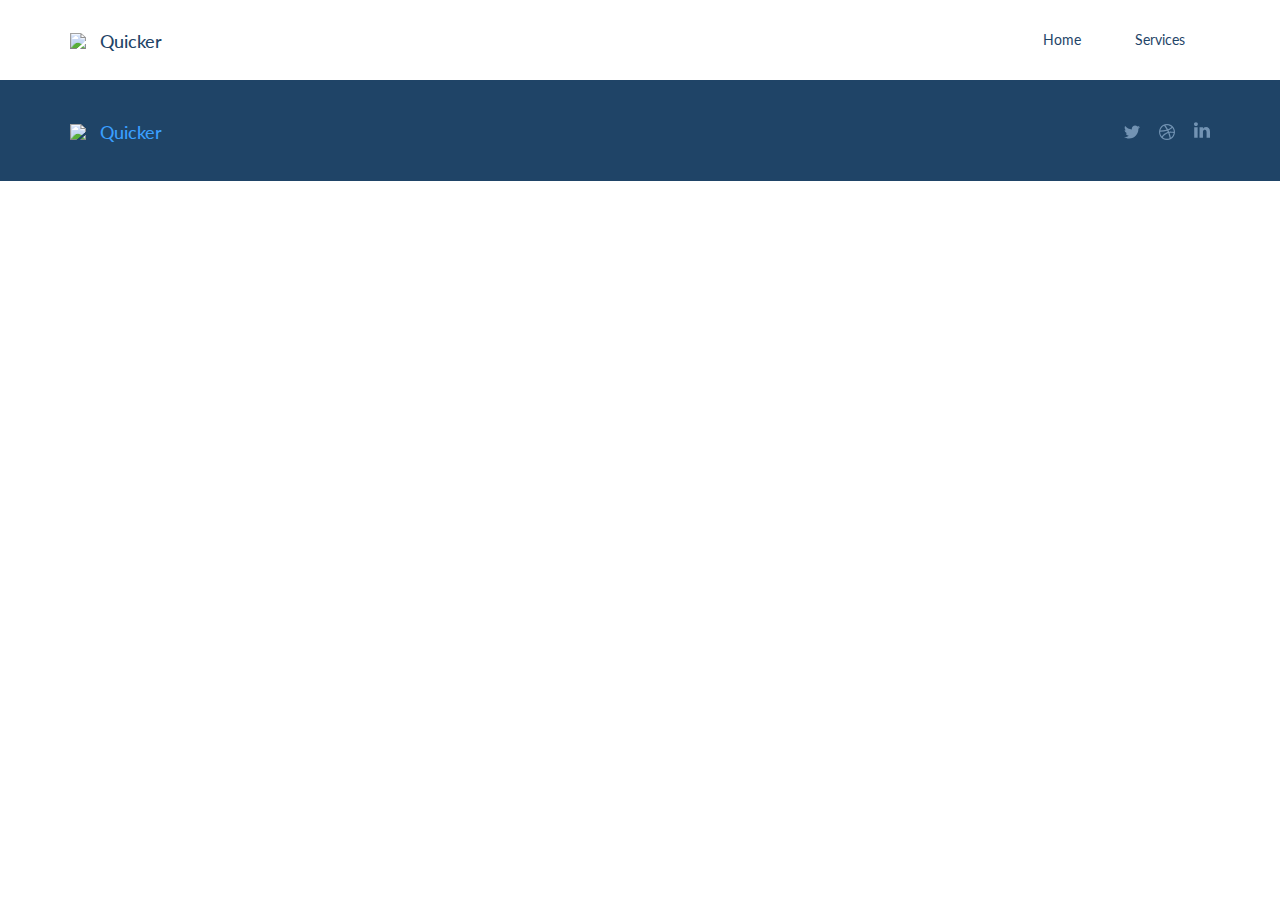
==== services.html @ 953dbbc3 "added a second page" ====
<head>
  <meta name="viewport" content="width=device-width, initial-scale=1" />
  <link
    href="https://cdnjs.cloudflare.com/ajax/libs/twitter-bootstrap/3.3.7/css/bootstrap.min.css"
    rel="stylesheet"
  />
  <link
    rel="shortcut icon"
    type="image/x-icon"
    href="https://image.ibb.co/fOur3b/favicon.png"
  />
  <link rel="stylesheet" href="./styles.css" />
  <script src="https://cdnjs.cloudflare.com/ajax/libs/jquery/3.2.1/jquery.min.js"></script>
  <script src="https://cdnjs.cloudflare.com/ajax/libs/twitter-bootstrap/3.3.7/js/bootstrap.min.js"></script>
  <script
    type="text/javascript"
    src="https://cdn.jsdelivr.net/npm/@emailjs/browser@3/dist/email.min.js"
  ></script>
  <script type="text/javascript">
    ;(function () {
      emailjs.init('user_BumGd7rSm2r6wVrkfZvVo')
    })()
  </script>
  <meta name="theme-color" content="#1885ed" />
  <title>Quicker - Homepage</title>
</head>

<body>
  <header class="header">
    <div class="container header__container">
      <div class="header__logo">
        <img
          class="header__img"
          src="https://image.ibb.co/kcVou6/path3000.png"
        />
        <h1 class="header__title">Quicker</h1>
      </div>
      <button
        type="button"
        class="navbar-toggle collapsed"
        data-toggle="collapse"
        data-target="#navbar"
        aria-expanded="false"
        aria-controls="navbar"
      >
        <span class="sr-only">Toggle navigation</span>
        <span class="icon-bar"></span>
        <span class="icon-bar"></span>
        <span class="icon-bar"></span>
      </button>

      <div class="header__menu">
        <nav id="navbar" class="header__nav collapse">
          <ul class="header__elenco">
            <li class="header__el">
              <a href="index.html" class="header__link">Home</a>
            </li>
            <li class="header__el">
              <a href="services.html" class="header__link">Services</a>
            </li>
          </ul>
        </nav>
      </div>
    </div>
  </header>

  <footer class="footer">
    <div class="container">
      <div class="row">
        <div class="col-md-2 col-xs-6">
          <img
            class="footer__img"
            src="https://image.ibb.co/kcVou6/path3000.png"
          />
          <h1 class="footer__title">Quicker</h1>
        </div>
        <div class="col-md-10 col-xs-6">
          <div class="footer__social">
            <a href="#" class="footer__social-l">
              <img
                src="[data-uri]"
              />
            </a>

            <a
              href="https://techandy42.com"
              target="_"
              class="footer__social-l"
            >
              <img
                src="[data-uri]"
              />
            </a>

            <a
              href="https://www.linkedin.com/in/andy-lee-b68302232/"
              target="_"
              class="footer__social-l"
            >
              <img
                src="[data-uri]"
              />
            </a>
          </div>
        </div>
      </div>
    </div>
  </footer>

  <script src="./script.js"></script>
</body>
---- styles.css ----
@import url('https://fonts.googleapis.com/css?family=Lato:100,100i,300,300i,400,400i,700,700i,900,900i');

/*Reset*/
html,
body {
  margin: 0;
  padding: 0;
  font-family: 'Lato', sans-serif;
  color: #1f4568;
  scroll-behavior: smooth;
}

body {
  background-image: url('https://image.ibb.co/de6JzG/bitmap_1_1.png');
  background-size: cover;
  background-repeat: no-repeat;
  background-position: center;
}

/* colors 8a3aff, 6f79ff, 3a9fff black-> 1f4568  grey->8198ae*/
.sect {
  padding: 90px 0;
  position: relative;
}

.collapse {
  display: block;
}

.sect--grey {
  /*background-color: #ebeff9;*/
}

.sect--violet {
  background-color: #6f79ff;
}

.sect--padding-bottom {
  padding-bottom: 115px;
}

.sect--padding-top {
  padding-top: 90px;
}

.sect--white {
  /* background-color:#fff;*/
}
.row--center {
  max-width: 1000px;
  margin: 0 auto;
}
.row--margin {
  margin-top: 45px;
}

.row__title {
  text-align: center;
  font-size: 26px;
  font-weight: 400;
  margin-top: 0px;
}

.row__sub {
  text-align: center;
  font-size: 18px;
  font-weight: 400;
  margin: 0px;
  color: #8198ae;
}

.price-box {
  padding: 0px 25px;
}

.price-box__wrap {
  background-color: #fff;
  border-radius: 6px;
  box-shadow: 0 4px 8px 0px rgba(0, 0, 0, 0.2); /*0px 22px 20px -10px rgba(0, 0, 0,0.2)*/
  padding: 35px 35px 40px 35px;
  text-align: center;
  transition: all 0.4s;
  -webkit-transition: all 0.4s;
  -moz-transition: all 0.4s;
  -ms-transition: all 0.4s;
  -o-transition: all 0.4s;
}

.price-box__img {
  display: inline-block;
}

.price-box__img {
  width: 130px;
  height: 130px;
  border-radius: 50%;
  background-position: center;
  background-size: cover;
  background-repeat: no-repeat;
}

.price-box--purple .price-box__img {
  background-image: url('https://image.ibb.co/iGjEKG/1.png');
}

.price-box--violet .price-box__img {
  background-image: url('https://image.ibb.co/iyT8eG/2.png');
}

.price-box--blue .price-box__img {
  background-image: url('https://preview.ibb.co/nDRpmw/3.png');
}

.price-box__title {
  font-size: 22px;
  letter-spacing: 1px;
  margin-bottom: 4px;
}

.price-box__people {
  font-size: 12px;
  color: #8198ae;
  font-weight: 300;
  letter-spacing: 1px;
}
.price-box__discount {
  font-size: 28px;
  font-weight: 700;
  margin-top: 20px;
  margin-bottom: 0;
}

.price-box__dollar {
  font-size: 18px;
  font-weight: 400;
  vertical-align: top;
  margin-right: 4px;
}

.price-box--purple .price-box__dollar {
  color: #8a3aff;
}

.price-box--violet .price-box__dollar {
  color: #6f79ff;
}

.price-box--blue .price-box__dollar {
  color: #3a9fff;
}

.price-box__discount--light {
  font-weight: 400;
  font-size: 20px;
  margin-left: 3px;
}

.price-box__price {
  margin-top: 3px;
  font-size: 14px;
  color: #8198ae;
  letter-spacing: 1px;
  margin-bottom: 0;
  font-weight: 300;
  text-decoration: line-through;
}

.price-box__feat {
  margin-top: 30px;
  font-size: 16px;
}

.price-box__list {
  text-align: left;
  padding-left: 30px;
  margin: 0;
  list-style: none;
}

.price-box__list-el {
  position: relative;
  margin-bottom: 8px;
  font-weight: 300;
}

.price-box__list-el:before {
  content: '✓';
  position: absolute;
  left: -25px;
  font-size: 18px;
  top: -4px;
}

.price-box--purple .price-box__list-el:before {
  color: #8a3aff;
}

.price-box--violet .price-box__list-el:before {
  color: #6f79ff;
}

.price-box--blue .price-box__list-el:before {
  color: #3a9fff;
}

.price-box__wrap:hover {
  backface-visibility: hidden;
  transform: scale(1.05, 1.05);
  box-shadow: 0px 30px 18px -8px rgba(0, 0, 0, 0.1);
}

.btn {
  background-color: #3a9fff;
  border-radius: 20px;
  padding: 10px 25px;
  color: #fff;
  box-shadow: 0px 18px 13px -6px rgba(0, 0, 0, 0.2);
  transition: all 0.4s;
  -webkit-transition: all 0.4s;
  -moz-transition: all 0.4s;
  -ms-transition: all 0.4s;
  -o-transition: all 0.4s;
}

.btn:hover {
  box-shadow: 0px 25px 18px -6px rgba(0, 0, 0, 0.2);
  background-color: #63b2fc;
  color: #fff;
}

.price-box__wrap:hover .btn {
  box-shadow: 0px 25px 18px -6px rgba(0, 0, 0, 0.2);
}

.btn--revert {
  background-color: transparent;
  color: #8198ae;
  box-shadow: none;
  border: 1px solid #c9d9e9;
}

.btn--revert:hover {
  background-color: transparent;
  color: #1f4568;
  box-shadow: none;
  border: 1px solid #8198ae;
}

.btn--purple {
  background-color: #8a3aff;
}

.btn--purple:hover {
  background-color: #b284f6;
}

.btn--violet {
  background-color: #6f79ff;
}
.btn--violet:hover {
  background-color: #878ef3;
}

.btn--blue {
  background-color: #3a9fff;
}
.btn--blue:hover {
  background-color: #63b2fc;
}
.btn--width {
  width: 120px;
}

.btn--white {
  background-color: #fff;
  border: 1px solid #ededed;
  color: #8198ae;
}

.btn--white:hover {
  background-color: #fff;
  color: #8198ae;
}

.price-box__btn {
  position: absolute;
  bottom: -17px;
  left: 50%;
  margin-left: -55px;
}

.row__sub--light {
  color: #aec0d2;
}
.item__img {
  width: 25px;
  margin-right: 10px;
}

.carousel {
}

.row__carousel {
  display: inline-block;
  float: none;
  border-radius: 6px;
}
.row--text-center {
  text-align: center;
}
.carousel-control {
  opacity: 1;
  background-image: none !important;
}

.carousel-control.left {
  left: -100px;
}

.carousel-control.right {
  right: -100px;
}

.carousel-inner {
  margin-top: -25px;
}
.carousel-control__img {
  position: absolute;
  top: 50%;
  margin-top: -90px;
}

.carousel-control.left .carousel-control__img {
  left: 0;
}

.carousel-control.right .carousel-control__img {
  right: 0;
}

.carousel-indicators li {
  height: 12px;
  width: 12px;
  background-color: #fff;
  border: 2px solid #8198ae;
  margin-right: 8px;
}

.carousel-indicators li.active {
  height: 14px;
  width: 14px;
  background-color: #fff;
  border: 3px solid #6f79ff;
  margin-right: 10px;
}
.item {
  text-align: left;
  position: relative;
  padding: 25px 15px 0px 25px;
}

.item__content {
  padding: 40px;
  border-radius: 6px;
  box-shadow: 0 4px 8px 0px rgba(0, 0, 0, 0.2);
  background-color: #fff;
  position: relative;
  height: 305px;
}
.item__img {
  display: inline-block;
}
.item__name {
  display: inline-block;
  font-size: 22px;
  vertical-align: middle;
  font-weight: 700;
}
.item__description {
  margin-top: 35px;
  color: #8198ae;
  line-height: 23px;
}
.item__avatar {
  height: 45px;
  width: 45px;
  background-image: url('https://static.pexels.com/photos/428333/pexels-photo-428333.jpeg');
  background-size: cover;
  border-radius: 50%;
  margin: 50px auto 15px auto;
}

.carousel-indicators {
  width: auto;
  margin: 0;
  right: 68px;
  text-align: right;
  top: 72px;
  left: auto;
  bottom: auto;
}
.item__content:after {
  content: '';
  width: 0;
  height: 0;
  border-left: 20px solid transparent;
  border-right: 20px solid transparent;
  border-top: 20px solid #fff;
  bottom: -20px;
  position: absolute;
  left: 50%;
  margin-left: -23px;
  filter: drop-shadow(0px 7px 4px rgba(0, 0, 0, 0.2));
}

.item__people {
  margin: 0;
  text-align: center;
  font-weight: 700;
  font-size: 16px;
}

.item__occupation {
  font-size: 14px;
  color: #8198ae;
  text-align: center;
}

.site {
  text-align: center;
}
.site__title {
  font-size: 30px;
  margin: 0;
  text-align: center;
}

.site__subtitle {
  font-size: 22px;
  color: #8198ae;
  margin: 15px 0 40px 0;
  text-align: center;
}

.site__img {
  margin-top: 50px;
  display: inline-block;
  width: 77%;
}
.site__box-link .btn--revert {
  margin-left: 15px;
}

/*menu header*/
.header {
  padding: 30px 25px;
}
.header__elenco {
  padding: 0;
  margin: 0;
  list-style: none;
}
.header__menu {
  float: right;
}
.header__el {
  padding: 0 25px;
  display: inline-block;
}
.header__img {
  display: inline-block;
  vertical-align: middle;
}

.header__logo,
.header__menu {
  display: inline-block;
  vertical-align: middle;
}
.header__title {
  font-size: 18px;
  margin: 0;
  margin-left: 10px;
  display: inline-block;
  line-height: 18px;
  vertical-align: middle;
}

.header__light {
  color: #8198ae;
}
.header__link {
  color: #1f4568;
  font-size: 14px;
}
.header__link:hover {
  text-decoration: none;
  color: #3a9fff;
}
.navbar-toggle .icon-bar {
  background-color: #8198ae;
}
.navbar-toggle {
  margin: 5px 0;
}
.partner {
  margin-bottom: 15px;
  text-align: center;
}
.partner_img {
  width: 160px;
  opacity: 0.5;
  transition: all 0.4s;
  -webkit-transition: all 0.4s;
  -moz-transition: all 0.4s;
  -ms-transition: all 0.4s;
  -o-transition: all 0.4s;
}

.sect--no-padding {
  padding-top: 0;
}

.partner_img:hover {
  transform: scale(1.08, 1.08);
  opacity: 0.9;
}

.article-pre__col {
  padding: 0 30px;
  margin-bottom: 30px;
}

.article-pre__img {
  height: 0;
  background-position: center;
  background-size: cover;
  padding-bottom: 55%;
  border-radius: 6px;
  box-shadow: 0 4px 10px 2px rgba(0, 0, 0, 0.3);
  transition: all 0.4s;
  -webkit-transition: all 0.4s;
  -moz-transition: all 0.4s;
  -ms-transition: all 0.4s;
  -o-transition: all 0.4s;
}

.article-pre__img--first {
  background-image: url(https://cdn.dribbble.com/users/18730/screenshots/2182635/newshot.png);
}

.article-pre__img--second {
  background-image: url(https://image.ibb.co/cYsvbw/dribbble.jpg);
}

.article-pre__img--third {
  background-image: url(https://cdn.dribbble.com/users/103909/screenshots/3671664/sensors-01.jpg);
}

.article-pre__img--fourth {
  background-image: url(https://cdn.dribbble.com/users/997070/screenshots/4120967/attachments/943230/01-1._Cover_Copy_2x.png);
}

.article-pre:hover .article-pre__img {
  box-shadow: 0px 10px 13px 4px rgba(0, 0, 0, 0.2);
}

.article-pre:hover {
  text-decoration: none;
}
.article-pre__info {
  font-size: 16px;
  color: #8198ae;
  margin: 0;
  padding: 25px 25px 0 25px;
}

.article-pre__date {
  float: right;
}

.article-pre__title {
  font-size: 20px;
  color: #1f4568;
  margin: 0;
  padding: 15px 25px;
}

.article-pre__arrow--purple {
  color: #8a3aff;
}

.contacts_title-ag {
  margin: 0;
  margin-left: 0px;
  display: inline-block;
  vertical-align: middle;
  font-size: 22px;
  margin-left: 10px;
}

.contacts__link {
  color: #1f4568;
}

.contacts--light {
  color: #8198ae;
}

.contacts__address {
  margin-top: 20px;
  color: #8198ae;
  font-size: 16px;
  line-height: 27px;
  padding-bottom: 12px;
  margin-bottom: 17px;
  position: relative;
}

.contacts__address:after {
  content: '';
  position: absolute;
  width: 20px;
  height: 1px;
  background-color: #8198ae;
  bottom: 0;
  left: 0;
}
.contacts__info {
  color: #8198ae;
  font-size: 16px;
  margin-bottom: 2px;
}
.contacts__info-link {
  color: #3a9fff;
  text-decoration: none;
}

.form-group {
  margin-bottom: 20px;
  display: table;
  width: 100%;
  position: relative;
}

.form__field {
  height: 50px;
  position: relative;
  border: none;
  padding: 10px 12px;
  width: 100%;
  border-radius: 6px;
  appearance: none;
  -moz-appearance: none;
  -webkit-appearance: none;
  -ms-appearance: none;
  -o-appearance: none;
  box-shadow: 0 4px 8px 0px rgba(0, 0, 0, 0.2);
  transition: all 0.4s;
  -webkit-transition: all 0.4s;
  -moz-transition: all 0.4s;
  -ms-transition: all 0.4s;
  -o-transition: all 0.4s;
  z-index: 2;
}

.form__select {
  background-image: url('http://www.austinlawrencepartners.com/wp-content/uploads/arrow-down-gray-hi.png');
  background-repeat: no-repeat;
  background-size: 10px;
  background-position-x: 97%;
  width: 100%;
  padding-right: 30px;
  background-position-y: center;
  background-color: #fff;
  color: #8198ae;
}

.form__field--half {
  width: 50%;
  float: left;
}

.form__field--half:first-of-type {
  padding-right: 15px;
}

.form__textarea {
  height: 200px;
}

.btn--up {
  position: absolute;
  bottom: -15px;
  right: 25px;
  z-index: 3;
}

.career_title {
  color: #fff;
  font-size: 28px;
}

.career_sub {
  font-size: 22px;
  color: #c7cbff;
  margin-top: 0;
  margin-bottom: 30px;
}

.career-img {
  position: absolute;
  bottom: 0;
  width: 65%;
  z-index: 0;
  left: 20%;
}

.footer {
  background-color: #1f4467;
  padding: 40px 0;
}

.footer__title {
  font-size: 18px;
  margin: 0;
  margin-left: 0px;
  margin-left: 10px;
  display: inline-block;
  line-height: 18px;
  vertical-align: middle;
  color: #3a9fff;
}

.footer__light {
  color: #fff;
}

.footer__social {
  float: right;
}

.footer__social-l {
  margin-left: 15px;
  vertical-align: middle;
}

@media screen and (max-width: 1024px) {
  .collapse {
    display: none;
  }
  .navbar-toggle {
    margin: 0;
    display: inline-block;
    margin-right: 10px;
    margin-top: 10px;
  }
  .header__container {
    width: 100%;
    padding: 0;
  }
  .header__menu {
    width: 100%;
  }
  .header {
    background-color: #fff;
    padding: 0;
    box-shadow: 0 2px 10px rgba(0, 0, 0, 0.2);
    position: fixed;
    top: 0;
    left: 0;
    width: 100%;
    z-index: 4;
  }
  .header__logo {
    padding: 12px 20px 12px 20px;
  }
  .header__el {
    display: block;
    padding: 10px 20px;
    border-top: 1px solid #ededed;
  }

  .header .btn--white,
  .header .btn--white:hover {
    padding: 0;
    border: 0;
    box-shadow: none;
    color: #fff;
    background-color: transparent;
  }
  .header__el--blue {
    background-color: #3a9fff;
  }
}

@media screen and (max-width: 991px) {
  .price-box {
    padding: 0px 10px;
  }
  .carousel-control.left {
    left: -25px;
  }
  .carousel-control.right {
    right: -25px;
  }
  .item__content {
    height: auto;
  }
}

@media screen and (max-width: 767px) {
  .footer {
    padding: 25px 0;
  }
  .price-box {
    padding: 0px 35px;
    margin-bottom: 50px;
  }
  .site__img {
    width: 100%;
  }
  .item__content {
    padding: 20px;
  }
  .item__description {
    font-size: 12px;
    line-height: 20px;
  }
  .article-pre__info {
    padding: 25px 10px 0 10px;
    font-size: 14px;
  }
  .article-pre__title {
    padding: 10px 10px;
    font-size: 16px;
  }
  .form {
    margin-top: 30px;
  }
  .form__field--half:first-of-type {
    margin-bottom: 10px;
    padding-right: 0px;
  }

  .form__field--half {
    width: 100%;
    float: none;
  }
  .form-group {
    margin-bottom: 10px;
  }
}

@media screen and (max-width: 480px) {
  .price-box {
    padding: 0px 20px;
  }
  .carousel-control__img {
    width: 20px;
  }
  .carousel-control.left {
    left: -5px;
  }
  .carousel-control.right {
    right: -5px;
  }
  .partner {
    width: 100%;
  }
  .footer {
    padding: 15px 0;
  }
  .footer__img {
    width: 15px;
  }
  .footer__title {
    font-size: 16px;
    margin-left: 5px;
  }
  .sect {
    padding: 20px 0;
  }
  .sect--padding-top {
    padding-top: 80px;
  }
  .row__sub {
    font-size: 16px;
  }
  .row__title {
    font-size: 20px;
    margin-bottom: 5px;
  }
  .price-box__title {
    font-size: 18px;
    margin-top: 10px;
  }
  .price-box__img {
    width: 100px;
    height: 100px;
  }
  .price-box__wrap {
    padding: 20px 20px 30px 20px;
  }
  .price-box__people {
    font-size: 10px;
    font-weight: 400;
  }
  .price-box__discount {
    font-size: 22px;
  }
  .price-box__price {
    font-size: 12px;
  }
  .price-box__feat {
    margin-top: 15px;
    font-size: 14px;
  }
  .price-box__list-el {
    font-size: 12px;
    margin-bottom: 5px;
  }
  .site__title {
    font-size: 24px;
  }
  .site__subtitle {
    font-size: 18px;
    margin: 10px 0 20px 0;
  }
  .site__img {
    margin-top: 30px;
  }
  .row--margin {
    margin-top: 30px;
  }
  .btn {
    font-size: 12px;
    padding: 8px 8px;
  }
  .btn--width {
    width: 100px;
  }
  .career_title {
    font-size: 18px;
    margin-top: 0;
  }
  .career_sub {
    font-size: 14px;
    margin-bottom: 20px;
  }
  .carousel-indicators {
    display: none;
  }
  .item__name {
    font-size: 18px;
  }
  .item__description {
    margin-top: 18px;
  }
  .article-pre__date {
    font-size: 12px;
    float: none;
  }
}
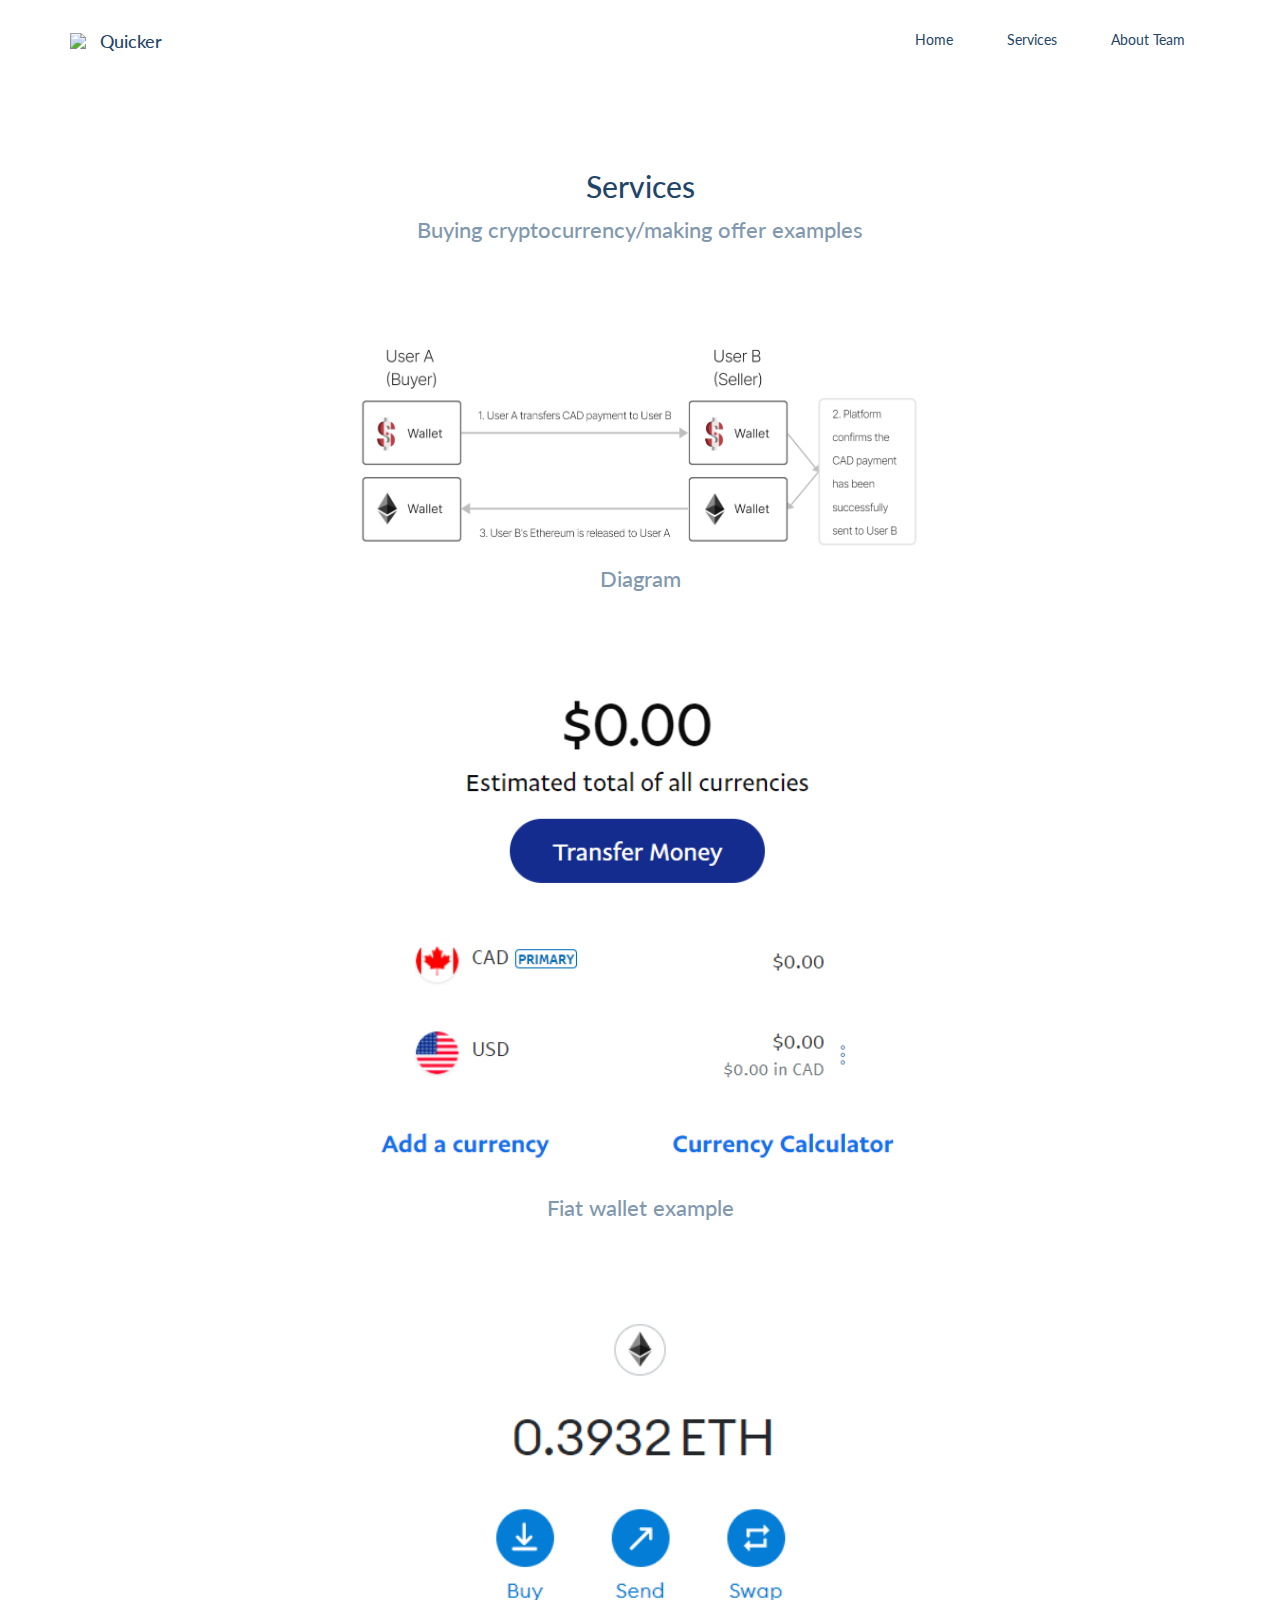
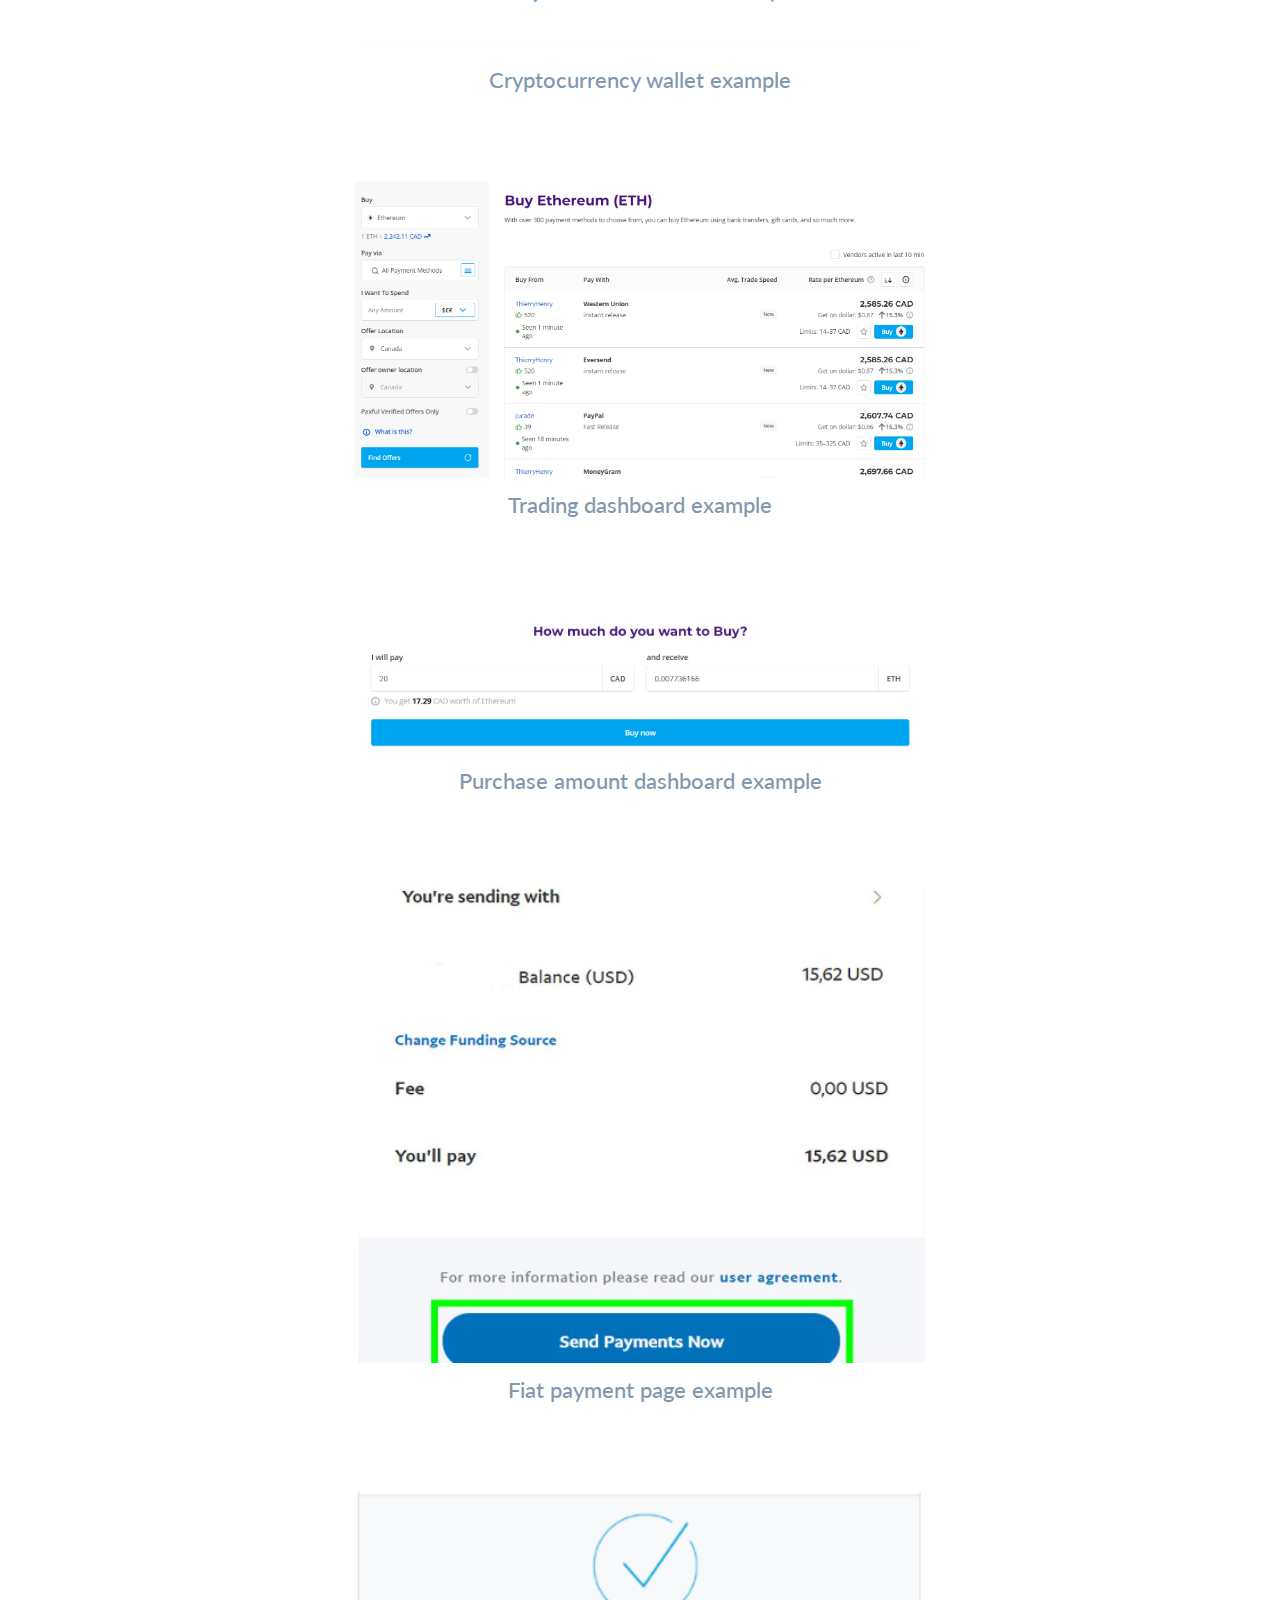
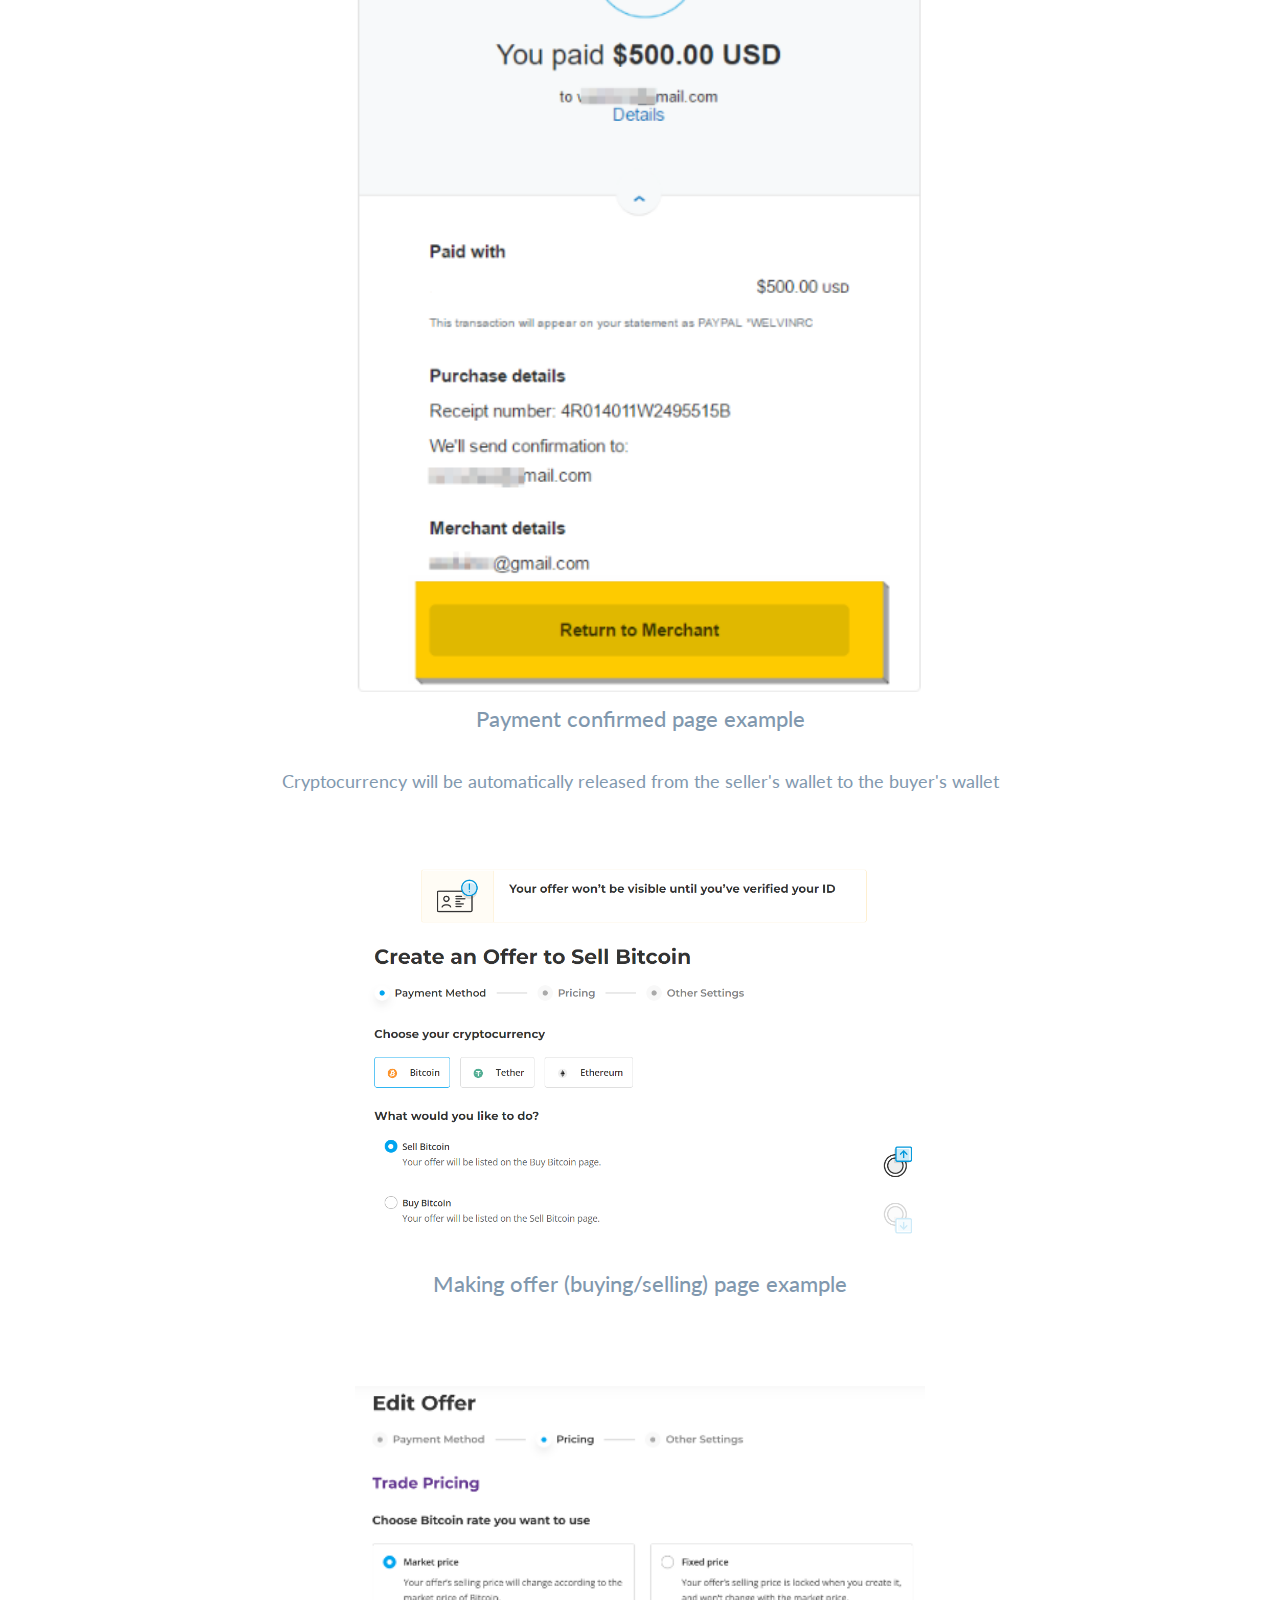
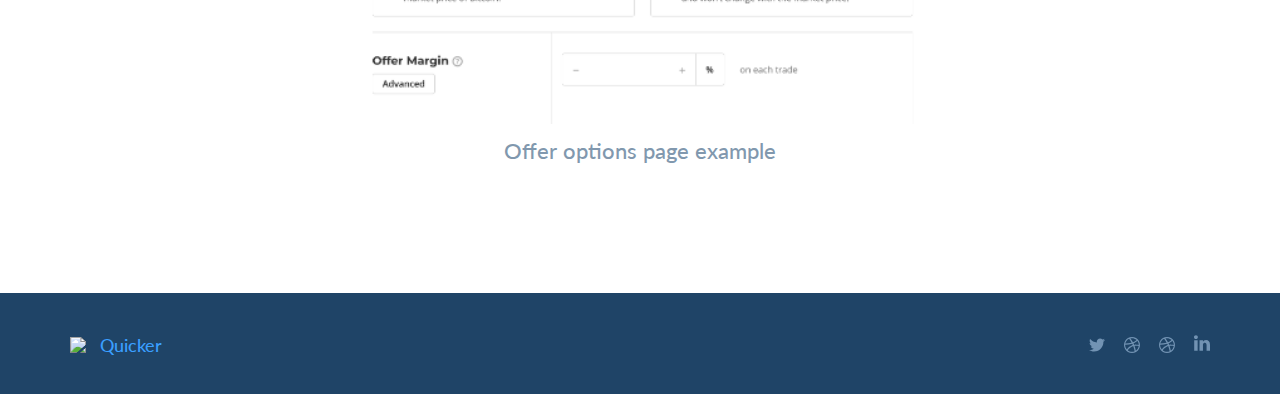
==== commit 98e4fd03: "added making offer pictures" ====
--- a/services.html
+++ b/services.html
@@ -58,11 +58,77 @@
             <li class="header__el">
               <a href="services.html" class="header__link">Services</a>
             </li>
+            <li class="header__el">
+              <a href="about.html" class="header__link">About Team</a>
+            </li>
           </ul>
         </nav>
       </div>
     </div>
   </header>
+
+  <div class="sect sect--padding-top" id="home">
+    <div class="container">
+      <div class="row">
+        <div class="col-md-12">
+          <div class="site">
+            <h1 class="site__title">Services</h1>
+            <h2 class="site__subtitle">
+              Buying cryptocurrency/making offer examples
+            </h2>
+            <img class="site__img__sm" src="./services_photos/diagram.PNG" />
+            <h2 class="site__subtitle">Diagram</h2>
+            <img
+              class="site__img__sm"
+              src="./services_photos/paypal_wallet.PNG"
+            />
+            <h2 class="site__subtitle">Fiat wallet example</h2>
+            <img
+              class="site__img__sm"
+              src="./services_photos/ethereum_wallet.PNG"
+            />
+            <h2 class="site__subtitle">Cryptocurrency wallet example</h2>
+            <img
+              class="site__img__sm"
+              src="./services_photos/trading_page.PNG"
+            />
+            <h2 class="site__subtitle">Trading dashboard example</h2>
+            <img
+              class="site__img__sm"
+              src="./services_photos/purchase_amount_dashboard.PNG"
+            />
+            <h2 class="site__subtitle">Purchase amount dashboard example</h2>
+            <img
+              class="site__img__sm"
+              src="./services_photos/paypal_payment.PNG"
+            />
+            <h2 class="site__subtitle">Fiat payment page example</h2>
+            <img
+              class="site__img__sm"
+              src="./services_photos/payment_confirmed.PNG"
+            />
+            <h2 class="site__subtitle">Payment confirmed page example</h2>
+            <h2 class="row__sub">
+              Cryptocurrency will be automatically released from the seller's
+              wallet to the buyer's wallet
+            </h2>
+            <img
+              class="site__img__sm"
+              src="./services_photos/making_offer.PNG"
+            />
+            <h2 class="site__subtitle">
+              Making offer (buying/selling) page example
+            </h2>
+            <img
+              class="site__img__sm"
+              src="./services_photos/offer_settings.PNG"
+            />
+            <h2 class="site__subtitle">Offer options page example</h2>
+          </div>
+        </div>
+      </div>
+    </div>
+  </div>
 
   <footer class="footer">
     <div class="container">
@@ -93,6 +159,16 @@
             </a>
 
             <a
+              href="https://www.pgbaragur.me/#"
+              target="_"
+              class="footer__social-l"
+            >
+              <img
+                src="[data-uri]"
+              />
+            </a>
+
+            <a
               href="https://www.linkedin.com/in/andy-lee-b68302232/"
               target="_"
               class="footer__social-l"
--- a/styles.css
+++ b/styles.css
@@ -447,6 +447,13 @@
   display: inline-block;
   width: 77%;
 }
+
+.site__img__sm {
+  margin-top: 50px;
+  display: inline-block;
+  width: 50%;
+}
+
 .site__box-link .btn--revert {
   margin-left: 15px;
 }
